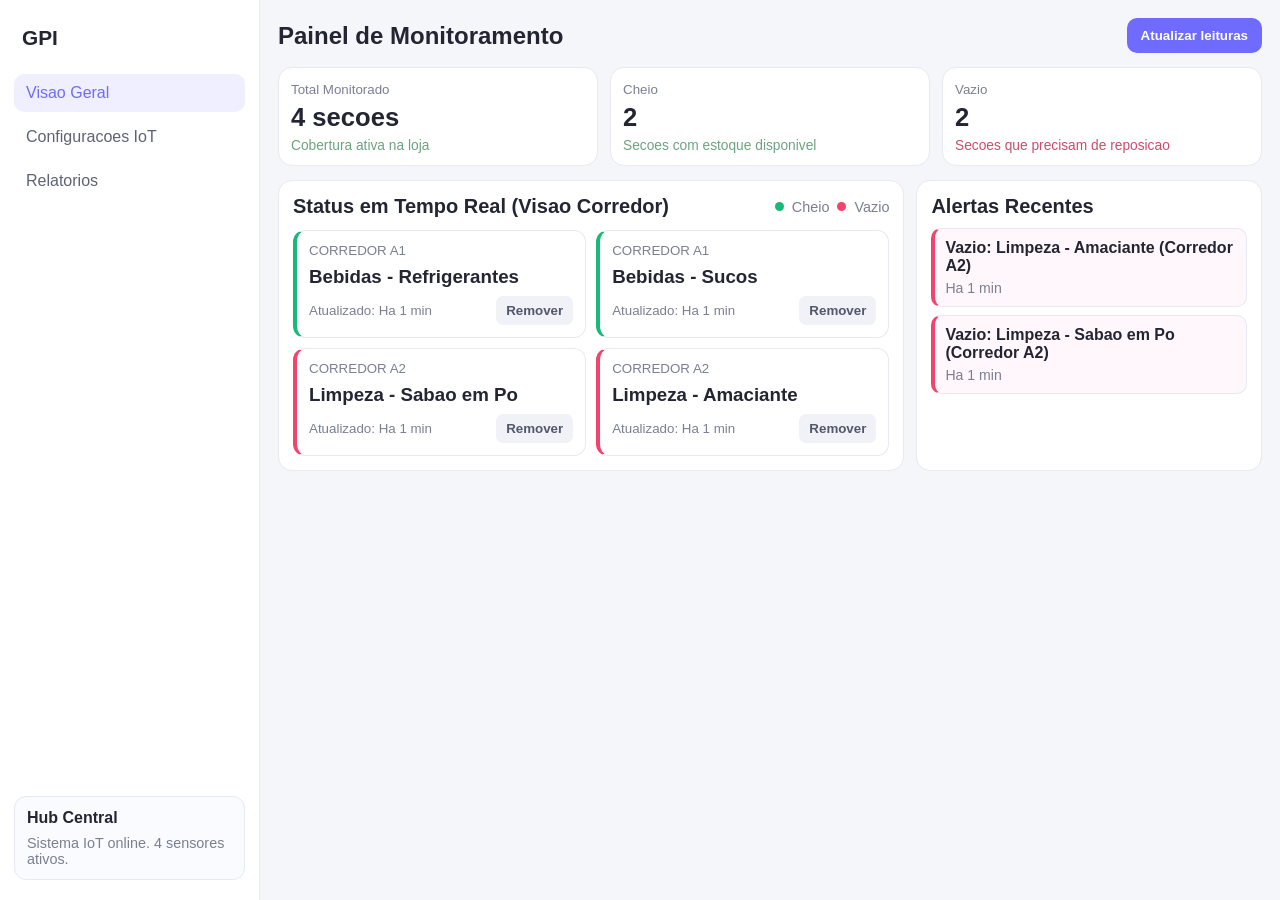
==== index.html @ 889a3aa3 "FAZENDOP ALTERAÇOES NA TELA  DE RELATORIO E PRINCIPAL" ====
<!DOCTYPE html>
<html lang="pt-BR">
<head>
  <meta charset="UTF-8" />
  <meta name="viewport" content="width=device-width, initial-scale=1.0" />
  <title>GPI - Painel de Monitoramento</title>
  <link rel="stylesheet" href="style.css" />
</head>
<body>
  <div class="app">
    <aside class="sidebar">
      <div class="brand">GPI</div>
      <nav class="menu">
        <a class="menu-item active" href="#" data-view-target="visao-geral">Visao Geral</a>
        <a class="menu-item" href="#" data-view-target="config-iot">Configuracoes IoT</a>
        <a class="menu-item" href="#" data-view-target="relatorios">Relatorios</a>
      </nav>
      <div class="hub-card">
        <strong>Hub Central</strong>
        <p>Sistema IoT online. <span id="hub-total">0</span> sensores ativos.</p>
      </div>
    </aside>

    <main class="content">
      <header class="header">
        <h1 id="page-title">Painel de Monitoramento</h1>
        <div class="header-actions">
          <button id="btn-simular" type="button" data-view-only="visao-geral">Atualizar leituras</button>
        </div>
      </header>

      <section id="view-visao-geral" class="view">
        <section class="kpis">
          <article class="kpi-card">
            <small>Total Monitorado</small>
            <strong id="kpi-total">0 secoes</strong>
            <p>Cobertura ativa na loja</p>
          </article>
          <article class="kpi-card">
            <small>Cheio</small>
            <strong id="kpi-cheio">0</strong>
            <p>Secoes com estoque disponivel</p>
          </article>
          <article class="kpi-card danger">
            <small>Vazio</small>
            <strong id="kpi-vazio">0</strong>
            <p>Secoes que precisam de reposicao</p>
          </article>
        </section>

        <section class="main-grid">
          <div class="left-panel card">
            <div class="section-title">
              <h2>Status em Tempo Real (Visao Corredor)</h2>
              <div class="legend">
                <span class="dot cheio"></span>Cheio
                <span class="dot vazio"></span>Vazio
              </div>
            </div>
            <div id="lista-prateleiras" class="shelf-grid"></div>
          </div>

          <div class="right-panel">
            <section class="card">
              <h2>Alertas Recentes</h2>
              <div id="lista-alertas" class="alerts"></div>
            </section>
          </div>
        </section>
      </section>

      <section id="view-config-iot" class="view hidden">
        <section class="card">
          <h2>Cadastrar Novo Dispositivo</h2>
          <form id="form-sensor" class="sensor-form">
            <div class="form-col">
              <label>Nome do Sensor *</label>
              <input id="sensor-nome" type="text" placeholder="Ex: Sensor Bebidas Frias" required />

              <label>ID do Sensor (NodeMCU/ESP32) *</label>
              <input id="sensor-id" type="text" placeholder="Ex: US-1023" required />

              <label>MAC Address (Opcional)</label>
              <input id="sensor-mac" type="text" placeholder="00:1B:44:11:3A:B7" />
            </div>

            <div class="form-col">
              <label>Corredor *</label>
              <input id="sensor-corredor" type="text" placeholder="Ex: A3" required />

              <label>Lado do Corredor *</label>
              <select id="sensor-lado" required>
                <option value="A">Lado A (Esquerda)</option>
                <option value="B">Lado B (Direita)</option>
              </select>

              <label>Categoria / Produto Base *</label>
              <input id="sensor-categoria" type="text" placeholder="Ex: Biscoitos Recheados" required />
            </div>

            <div class="sensor-actions">
              <button id="btn-cancelar-edicao-sensor" type="button" class="btn-cancelar-edicao hidden">Cancelar edicao</button>
              <button type="submit">Salvar Dispositivo</button>
            </div>
          </form>
        </section>

        <section class="card sensor-list-card">
          <h2>Sensores Cadastrados</h2>
          <div class="sensor-table-wrap">
            <table class="sensor-table">
              <thead>
                <tr>
                  <th>Nome e ID do Sensor</th>
                  <th>Posicao</th>
                  <th>Categoria Mapeada</th>
                  <th>Status</th>
                  <th>Acoes</th>
                </tr>
              </thead>
              <tbody id="sensor-table-body"></tbody>
            </table>
          </div>
        </section>
      </section>

      <section id="view-relatorios" class="view hidden">
        <section class="card">
          <p class="report-intro">
            Este painel mostra quando o sensor fica <strong>Vazio</strong>, quantas vezes isso acontece e em quais horarios a reposicao deve ser priorizada.
          </p>
          <div class="report-filter">
            <div>
              <label for="report-sensor-select">Sensor</label>
              <select id="report-sensor-select">
                <option value="__all__">Todos os sensores</option>
              </select>
            </div>
            <div>
              <label>Tipo de relatorio</label>
              <div class="period-toggle">
                <button id="btn-report-diario" type="button" class="period-btn active" data-period="diario">Diario</button>
                <button id="btn-report-semanal" type="button" class="period-btn" data-period="semanal">Semanal</button>
                <button id="btn-report-mensal" type="button" class="period-btn" data-period="mensal">Mensal</button>
              </div>
            </div>
          </div>
        </section>

        <section class="kpis report-kpis">
          <article class="kpi-card">
            <small>Leituras analisadas</small>
            <strong id="report-total-leituras">0</strong>
            <p>Total de verificacoes no periodo selecionado</p>
          </article>
          <article class="kpi-card danger">
            <small>Ocorrencias de vazio</small>
            <strong id="report-total-vazio">0</strong>
            <p id="report-taxa-vazio">Representa 0% das leituras</p>
          </article>
          <article class="kpi-card">
            <small>Tempo total vazio</small>
            <strong id="report-horario-critico">--:--</strong>
            <p id="report-tempo-medio-vazio">Tempo medio por ocorrencia: --</p>
          </article>
        </section>

        <section class="card report-insights-card">
          <h2>Leitura Rapida (Insights)</h2>
          <ul id="report-insights" class="report-insights"></ul>
        </section>

        <section class="card report-grid">
          <article>
            <h2>Em quais horarios o sensor fica vazio</h2>
            <div id="report-hourly-chart" class="hourly-chart"></div>
          </article>
          <article>
            <h2>Dias da semana mais criticos</h2>
            <div id="report-weekday-chart" class="hourly-chart"></div>
          </article>
        </section>

        <section class="card report-grid">
          <article>
            <h2>Resumo por periodo</h2>
            <div id="report-daily-list" class="report-daily-list"></div>
          </article>
          <article>
            <h2>Ranking de prateleiras criticas</h2>
            <div id="report-ranking" class="report-daily-list"></div>
          </article>
        </section>

        <section class="card" style="display:none;">
          <h2>Saida estruturada para dashboard (JSON)</h2>
          <pre id="report-json-output" class="report-json"></pre>
        </section>
      </section>
    </main>
  </div>

  <template id="template-sensor-row">
    <tr>
      <td>
        <strong class="sensor-row-nome"></strong>
        <small class="sensor-row-id"></small>
      </td>
      <td>
        <span class="sensor-row-corredor"></span>
        <small class="sensor-row-lado"></small>
      </td>
      <td class="sensor-row-categoria"></td>
      <td><span class="sensor-status online">Online</span></td>
      <td>
        <button class="btn-editar-sensor" type="button">Editar</button>
        <button class="btn-remover-sensor" type="button">Remover</button>
      </td>
    </tr>
  </template>

  <template id="template-item">
    <article class="shelf-item">
      <div class="shelf-top">
        <small class="shelf-corredor"></small>
      </div>
      <h3 class="shelf-nome"></h3>
      <div class="shelf-bottom">
        <small class="shelf-updated"></small>
        <button class="btn-remover" type="button">Remover</button>
      </div>
    </article>
  </template>

  <template id="template-alerta">
    <article class="alert-item">
      <strong class="alert-title"></strong>
      <p class="alert-time"></p>
    </article>
  </template>

  <div id="confirm-modal" class="confirm-modal hidden" aria-hidden="true">
    <div class="confirm-dialog" role="dialog" aria-modal="true" aria-labelledby="confirm-modal-title">
      <h3 id="confirm-modal-title">Confirmar acao</h3>
      <p id="confirm-modal-message"></p>
      <div class="confirm-actions">
        <button id="confirm-modal-cancel" type="button" class="btn-cancelar-edicao">Cancelar</button>
        <button id="confirm-modal-ok" type="button" class="btn-remover-sensor">Confirmar</button>
      </div>
    </div>
  </div>

  <script src="script.js"></script>
</body>
</html>
---- style.css ----
:root {
  --bg: #f5f6fa;
  --card: #ffffff;
  --line: #e8e9f2;
  --text: #232533;
  --muted: #7a7f92;
  --primary: #6f6bff;
  --normal: #18b979;
  --atencao: #f0ad24;
  --vazio: #f4436c;
}

* {
  box-sizing: border-box;
}

body {
  margin: 0;
  font-family: "Segoe UI", Arial, sans-serif;
  color: var(--text);
  background: var(--bg);
}

.app {
  min-height: 100vh;
  display: grid;
  grid-template-columns: 260px 1fr;
}

.sidebar {
  background: #fff;
  border-right: 1px solid var(--line);
  padding: 20px 14px;
  display: flex;
  flex-direction: column;
  gap: 18px;
}

.brand {
  font-size: 1.3rem;
  font-weight: 700;
  padding: 6px 8px;
}

.menu {
  display: grid;
  gap: 6px;
}

.menu-item {
  text-decoration: none;
  color: #5d6276;
  padding: 10px 12px;
  border-radius: 10px;
}

.menu-item.active,
.menu-item:hover {
  background: #efefff;
  color: var(--primary);
}

.hub-card {
  margin-top: auto;
  padding: 12px;
  border: 1px solid var(--line);
  border-radius: 12px;
  background: #fafbff;
}

.hub-card p {
  margin: 8px 0 0;
  color: var(--muted);
  font-size: 0.9rem;
}

.content {
  padding: 18px;
}

.view.hidden {
  display: none;
}

.hidden {
  display: none;
}

.header {
  display: flex;
  align-items: center;
  justify-content: space-between;
  gap: 10px;
}

.header h1 {
  margin: 0;
  font-size: 1.5rem;
}

button {
  background: var(--primary);
  color: #fff;
  border: none;
  border-radius: 10px;
  padding: 10px 14px;
  font-weight: 600;
  cursor: pointer;
}

.kpis {
  margin-top: 14px;
  display: grid;
  grid-template-columns: repeat(3, minmax(0, 1fr));
  gap: 12px;
}

.kpi-card {
  background: #fff;
  border: 1px solid var(--line);
  border-radius: 14px;
  padding: 12px;
}

.kpi-card small {
  color: var(--muted);
}

.kpi-card strong {
  display: block;
  margin-top: 5px;
  font-size: 1.6rem;
}

.kpi-card p {
  margin: 6px 0 0;
  color: #6ca37f;
  font-size: 0.86rem;
}

.kpi-card.danger p {
  color: #cb4c6a;
}

.main-grid {
  margin-top: 14px;
  display: grid;
  grid-template-columns: 1.45fr 0.8fr;
  gap: 12px;
}

.card {
  background: #fff;
  border: 1px solid var(--line);
  border-radius: 14px;
  padding: 14px;
}

.section-title {
  display: flex;
  align-items: center;
  justify-content: space-between;
  gap: 10px;
  flex-wrap: wrap;
}

.section-title h2,
.card h2 {
  margin: 0;
  font-size: 1.25rem;
}

.legend {
  display: flex;
  align-items: center;
  gap: 8px;
  color: var(--muted);
  font-size: 0.9rem;
}

.dot {
  width: 9px;
  height: 9px;
  border-radius: 50%;
  display: inline-block;
}

.dot.normal {
  background: var(--normal);
}

.dot.cheio {
  background: var(--normal);
}

.dot.atencao {
  background: var(--atencao);
}

.dot.vazio {
  background: var(--vazio);
}

.shelf-grid {
  margin-top: 12px;
  display: grid;
  grid-template-columns: repeat(2, minmax(0, 1fr));
  gap: 10px;
}

.shelf-item {
  border: 1px solid var(--line);
  border-radius: 12px;
  padding: 12px;
}

.shelf-item.status-normal {
  border-left: 4px solid var(--normal);
}

.shelf-item.status-cheio {
  border-left: 4px solid var(--normal);
}

.shelf-item.status-atencao {
  border-left: 4px solid var(--atencao);
}

.shelf-item.status-vazio {
  border-left: 4px solid var(--vazio);
}

.shelf-top,
.shelf-bottom {
  display: flex;
  justify-content: space-between;
  align-items: center;
  gap: 8px;
}

.shelf-top small,
.shelf-bottom small,
.shelf-distancia {
  color: var(--muted);
}

.shelf-top strong {
  font-size: 1rem;
}

.shelf-item h3 {
  margin: 8px 0;
}

.btn-remover {
  padding: 7px 10px;
  border-radius: 7px;
  background: #f0f2f8;
  color: #52576a;
}

.right-panel {
  display: grid;
  gap: 12px;
}

.alerts {
  max-height: 320px;
  overflow-y: auto;
  margin-top: 10px;
  display: grid;
  gap: 8px;
}

.alert-item {
  border: 1px solid var(--line);
  border-left: 4px solid var(--atencao);
  border-radius: 10px;
  padding: 10px;
  background: #fffdf7;
}

.alert-item.vazio {
  border-left-color: var(--vazio);
  background: #fff7fb;
}

.alert-item p {
  margin: 5px 0 0;
  color: var(--muted);
  font-size: 0.88rem;
}

.form {
  margin-top: 10px;
  display: grid;
  gap: 8px;
}

input {
  width: 100%;
  padding: 10px;
  border: 1px solid #d9dcea;
  border-radius: 8px;
}

select {
  width: 100%;
  padding: 10px;
  border: 1px solid #d9dcea;
  border-radius: 8px;
  background: #fff;
}

.sensor-form {
  margin-top: 12px;
  display: grid;
  gap: 12px;
  grid-template-columns: repeat(2, minmax(0, 1fr));
}

.form-col {
  display: grid;
  gap: 8px;
}

.form-col label {
  color: #5f6479;
  font-size: 0.9rem;
}

.sensor-actions {
  grid-column: 1 / -1;
  display: flex;
  justify-content: flex-end;
  gap: 8px;
}

.sensor-list-card {
  margin-top: 12px;
}

.sensor-table-wrap {
  overflow-x: auto;
}

.sensor-table {
  width: 100%;
  border-collapse: collapse;
  margin-top: 10px;
}

.sensor-table th,
.sensor-table td {
  text-align: left;
  padding: 12px 10px;
  border-bottom: 1px solid var(--line);
}

.sensor-table th {
  color: #60667b;
  font-size: 0.9rem;
}

.sensor-table td small {
  display: block;
  margin-top: 4px;
  color: var(--muted);
}

.sensor-status {
  padding: 4px 8px;
  border-radius: 999px;
  font-size: 0.85rem;
  font-weight: 600;
}

.sensor-status.online {
  color: #0f9c60;
  background: #e9fbf2;
}

.btn-remover-sensor {
  background: #fff0f4;
  color: #c03d62;
  padding: 7px 10px;
  border-radius: 8px;
}

.btn-editar-sensor {
  background: #eef0ff;
  color: #4b51c7;
  padding: 7px 10px;
  border-radius: 8px;
  margin-right: 6px;
}

.btn-cancelar-edicao {
  background: #eef1f6;
  color: #4f5668;
}

.confirm-modal {
  position: fixed;
  inset: 0;
  background: rgba(22, 26, 44, 0.45);
  display: flex;
  align-items: center;
  justify-content: center;
  z-index: 1000;
  padding: 16px;
}

.confirm-modal.hidden {
  display: none;
}

.confirm-dialog {
  width: min(420px, 100%);
  background: #fff;
  border-radius: 14px;
  border: 1px solid var(--line);
  padding: 16px;
  box-shadow: 0 10px 30px rgba(31, 41, 55, 0.2);
}

.confirm-dialog h3 {
  margin: 0 0 8px;
}

.confirm-dialog p {
  margin: 0;
  color: var(--muted);
}

.confirm-actions {
  margin-top: 16px;
  display: flex;
  justify-content: flex-end;
  gap: 8px;
}

.report-filter {
  display: grid;
  grid-template-columns: repeat(2, minmax(0, 1fr));
  gap: 12px;
}

.period-toggle {
  display: flex;
  gap: 8px;
}

.period-btn {
  background: #eceffd;
  color: #4c54c8;
  border: 1px solid #d6dcff;
}

.period-btn.active {
  background: var(--primary);
  color: #fff;
}

.report-intro {
  margin: 0 0 12px;
  color: var(--muted);
  line-height: 1.45;
}

.report-filter label {
  display: block;
  margin-bottom: 6px;
  color: #5f6479;
  font-size: 0.9rem;
}

.report-kpis {
  margin-top: 12px;
}

.report-grid {
  margin-top: 12px;
  display: grid;
  grid-template-columns: 1.1fr 0.9fr;
  gap: 16px;
}

.report-insights-card {
  margin-top: 12px;
}

.report-insights {
  margin: 10px 0 0;
  padding-left: 20px;
  color: #3f4559;
  display: grid;
  gap: 6px;
}

.hourly-chart {
  margin-top: 10px;
  display: grid;
  gap: 8px;
  max-height: 420px;
  overflow-y: auto;
}

.hour-row {
  display: grid;
  grid-template-columns: 56px 1fr 130px;
  gap: 8px;
  align-items: center;
  font-size: 0.86rem;
}

.hour-bar-bg {
  width: 100%;
  height: 8px;
  background: #eceff6;
  border-radius: 999px;
  overflow: hidden;
}

.hour-bar {
  height: 100%;
  background: var(--vazio);
}

.hour-label {
  color: #50566c;
  font-size: 0.82rem;
}

.report-daily-list {
  margin-top: 10px;
  display: grid;
  gap: 8px;
  max-height: 420px;
  overflow-y: auto;
}

.daily-item {
  border: 1px solid var(--line);
  border-radius: 10px;
  padding: 10px;
}

.daily-item strong {
  display: block;
  margin-bottom: 4px;
}

.daily-item small {
  color: var(--muted);
}

.report-json {
  margin: 10px 0 0;
  background: #0f172a;
  color: #d7e1ff;
  border-radius: 10px;
  padding: 12px;
  overflow: auto;
  max-height: 340px;
}

@media (max-width: 1200px) {
  .kpis {
    grid-template-columns: repeat(2, minmax(0, 1fr));
  }

  .main-grid {
    grid-template-columns: 1fr;
  }

  .sensor-form {
    grid-template-columns: 1fr;
  }

  .report-grid {
    grid-template-columns: 1fr;
  }
}

@media (max-width: 900px) {
  .app {
    grid-template-columns: 1fr;
  }

  .sidebar {
    border-right: 0;
    border-bottom: 1px solid var(--line);
  }

  .shelf-grid {
    grid-template-columns: 1fr;
  }
}
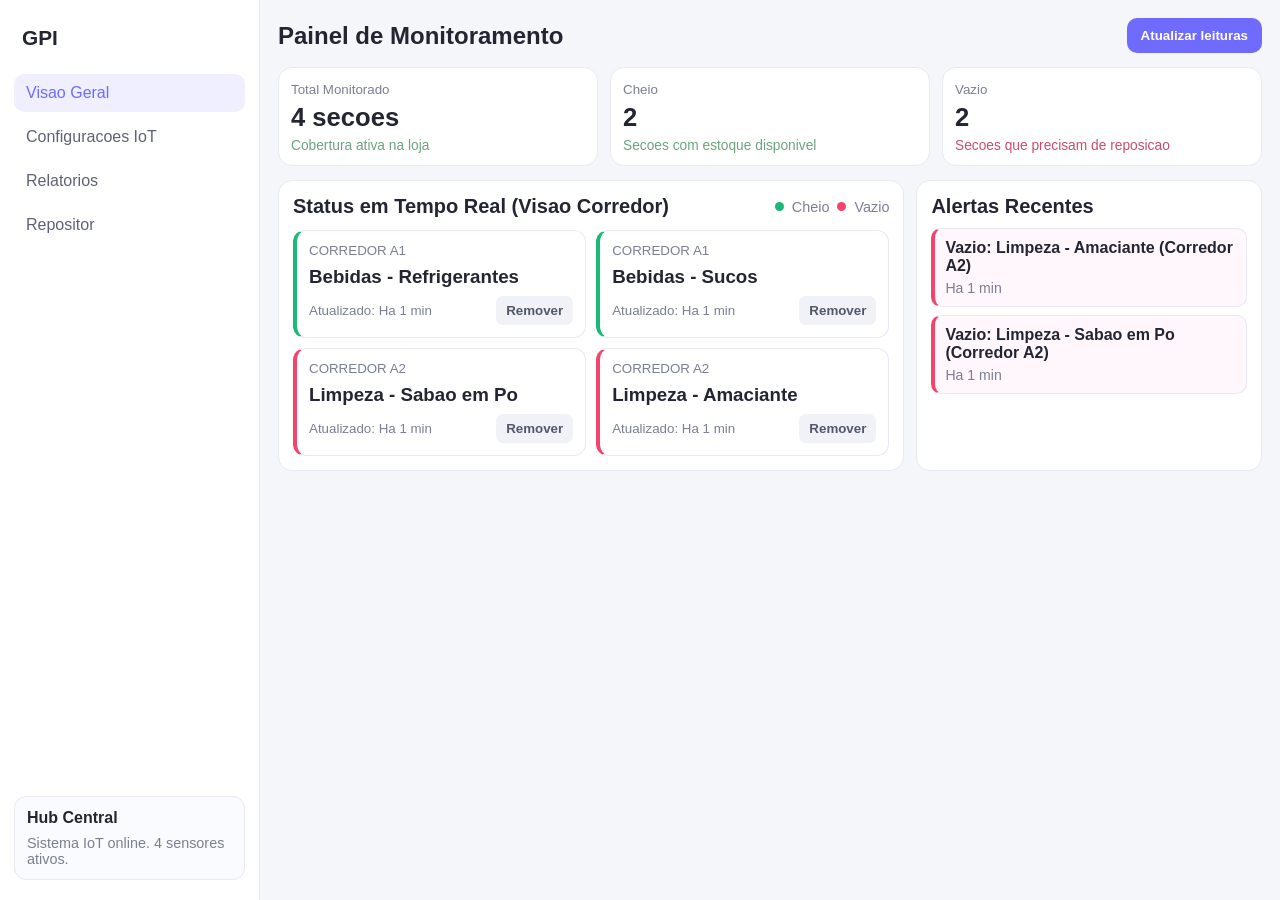
==== commit 51eee2f0: "criaçao da tela do repositor" ====
--- a/index.html
+++ b/index.html
@@ -14,6 +14,7 @@
         <a class="menu-item active" href="#" data-view-target="visao-geral">Visao Geral</a>
         <a class="menu-item" href="#" data-view-target="config-iot">Configuracoes IoT</a>
         <a class="menu-item" href="#" data-view-target="relatorios">Relatorios</a>
+        <a class="menu-item" href="#" data-view-target="repositor">Repositor</a>
       </nav>
       <div class="hub-card">
         <strong>Hub Central</strong>
@@ -66,6 +67,34 @@
               <div id="lista-alertas" class="alerts"></div>
             </section>
           </div>
+        </section>
+      </section>
+
+      <section id="view-repositor" class="view hidden">
+        <section class="card">
+          <h2>Painel do Repositor</h2>
+          <p class="report-intro">Aqui você vê apenas as prateleiras que precisam de reposição. Priorize os alertas mais urgentes.</p>
+          <section class="kpis report-kpis">
+            <article class="kpi-card">
+              <small>Total monitorado</small>
+              <strong id="repositor-total">0</strong>
+              <p>Secoes ativas</p>
+            </article>
+            <article class="kpi-card danger">
+              <small>Precisa de reposição</small>
+              <strong id="repositor-vazio">0</strong>
+              <p>Alertas ativos</p>
+            </article>
+            <article class="kpi-card">
+              <small>Mais urgente</small>
+              <strong id="repositor-urgente">--</strong>
+              <p>Prateleira critica</p>
+            </article>
+          </section>
+        </section>
+        <section class="card">
+          <h2>Alertas de Reposição</h2>
+          <div id="repositor-alertas" class="alerts"></div>
         </section>
       </section>
 
--- a/style.css
+++ b/style.css
@@ -565,24 +565,6 @@
   max-height: 340px;
 }
 
-@media (max-width: 1200px) {
-  .kpis {
-    grid-template-columns: repeat(2, minmax(0, 1fr));
-  }
-
-  .main-grid {
-    grid-template-columns: 1fr;
-  }
-
-  .sensor-form {
-    grid-template-columns: 1fr;
-  }
-
-  .report-grid {
-    grid-template-columns: 1fr;
-  }
-}
-
 @media (max-width: 900px) {
   .app {
     grid-template-columns: 1fr;
@@ -593,7 +575,97 @@
     border-bottom: 1px solid var(--line);
   }
 
+  .header,
+  .sensor-actions,
+  .report-filter,
+  .section-title {
+    flex-direction: column;
+    align-items: stretch;
+  }
+
+  .header {
+    gap: 14px;
+  }
+
+  .header-actions {
+    display: flex;
+    justify-content: flex-start;
+    gap: 10px;
+    flex-wrap: wrap;
+  }
+
+  .kpis,
+  .report-grid,
+  .sensor-form,
+  .main-grid {
+    grid-template-columns: 1fr;
+  }
+
+  .shelf-grid,
+  .report-daily-list,
+  .hourly-chart,
+  .alerts,
+  .report-insights {
+    max-height: none;
+  }
+
   .shelf-grid {
     grid-template-columns: 1fr;
   }
-}
+
+  .sensor-table th,
+  .sensor-table td {
+    padding: 10px 8px;
+  }
+}
+
+@media (max-width: 600px) {
+  body {
+    font-size: 0.95rem;
+  }
+
+  .sidebar {
+    padding: 16px 12px;
+  }
+
+  .brand {
+    font-size: 1.2rem;
+  }
+
+  .menu-item {
+    padding: 10px;
+    font-size: 0.95rem;
+  }
+
+  .content {
+    padding: 14px;
+  }
+
+  .card {
+    padding: 12px;
+  }
+
+  .btn-remover,
+  .btn-editar-sensor,
+  .btn-remover-sensor,
+  button {
+    width: 100%;
+  }
+
+  .sensor-actions {
+    flex-direction: column;
+    align-items: stretch;
+  }
+
+  .hour-row {
+    grid-template-columns: 48px 1fr auto;
+  }
+
+  .report-filter {
+    grid-template-columns: 1fr;
+  }
+
+  .header h1 {
+    font-size: 1.25rem;
+  }
+}
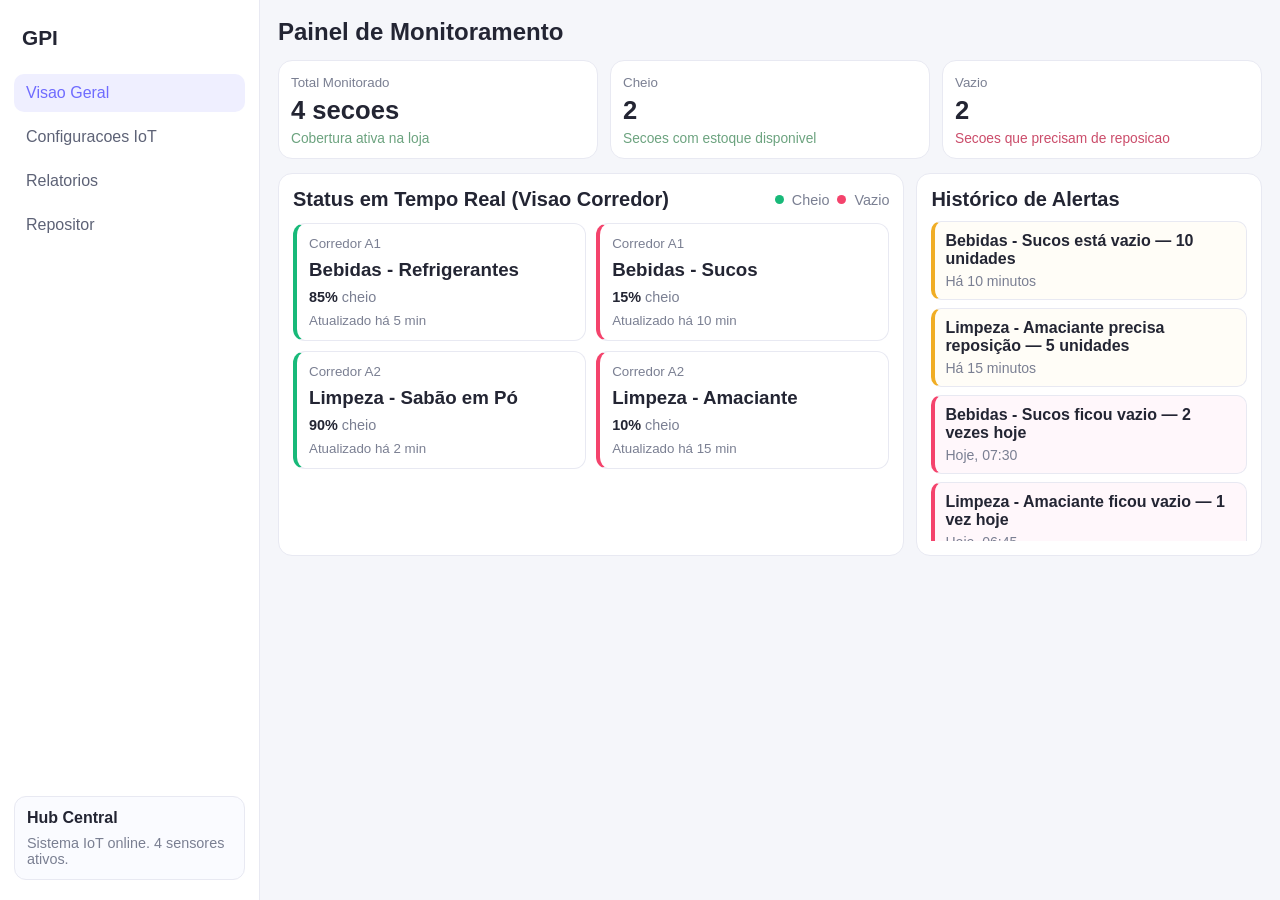
==== commit 6599af20: "reformulando projeto" ====
--- a/index.html
+++ b/index.html
@@ -3,7 +3,7 @@
 <head>
   <meta charset="UTF-8" />
   <meta name="viewport" content="width=device-width, initial-scale=1.0" />
-  <title>GPI - Painel de Monitoramento</title>
+  <title>GPI - Visão Geral</title>
   <link rel="stylesheet" href="style.css" />
 </head>
 <body>
@@ -11,40 +11,39 @@
     <aside class="sidebar">
       <div class="brand">GPI</div>
       <nav class="menu">
-        <a class="menu-item active" href="#" data-view-target="visao-geral">Visao Geral</a>
-        <a class="menu-item" href="#" data-view-target="config-iot">Configuracoes IoT</a>
-        <a class="menu-item" href="#" data-view-target="relatorios">Relatorios</a>
-        <a class="menu-item" href="#" data-view-target="repositor">Repositor</a>
+        <a class="menu-item active" href="index.html">Visao Geral</a>
+        <a class="menu-item" href="config-iot.html">Configuracoes IoT</a>
+        <a class="menu-item" href="relatorios.html">Relatorios</a>
+        <a class="menu-item" href="repositor.html">Repositor</a>
       </nav>
       <div class="hub-card">
         <strong>Hub Central</strong>
-        <p>Sistema IoT online. <span id="hub-total">0</span> sensores ativos.</p>
+        <p>Sistema IoT online. <span>4</span> sensores ativos.</p>
       </div>
     </aside>
 
     <main class="content">
       <header class="header">
-        <h1 id="page-title">Painel de Monitoramento</h1>
+        <h1>Painel de Monitoramento</h1>
         <div class="header-actions">
-          <button id="btn-simular" type="button" data-view-only="visao-geral">Atualizar leituras</button>
         </div>
       </header>
 
-      <section id="view-visao-geral" class="view">
+      <section>
         <section class="kpis">
           <article class="kpi-card">
             <small>Total Monitorado</small>
-            <strong id="kpi-total">0 secoes</strong>
+            <strong>4 secoes</strong>
             <p>Cobertura ativa na loja</p>
           </article>
           <article class="kpi-card">
             <small>Cheio</small>
-            <strong id="kpi-cheio">0</strong>
+            <strong>2</strong>
             <p>Secoes com estoque disponivel</p>
           </article>
           <article class="kpi-card danger">
             <small>Vazio</small>
-            <strong id="kpi-vazio">0</strong>
+            <strong>2</strong>
             <p>Secoes que precisam de reposicao</p>
           </article>
         </section>
@@ -58,227 +57,94 @@
                 <span class="dot vazio"></span>Vazio
               </div>
             </div>
-            <div id="lista-prateleiras" class="shelf-grid"></div>
+            <div class="shelf-grid">
+              <article class="shelf-item status-cheio">
+                <div class="shelf-top">
+                  <small class="shelf-corredor">Corredor A1</small>
+                </div>
+                <h3 class="shelf-nome">Bebidas - Refrigerantes</h3>
+                <div class="shelf-status">
+                  <span class="peso-atual">85%</span> cheio
+                </div>
+                <div class="shelf-bottom">
+                  <small class="shelf-updated">Atualizado há 5 min</small>
+                </div>
+              </article>
+              <article class="shelf-item status-vazio">
+                <div class="shelf-top">
+                  <small class="shelf-corredor">Corredor A1</small>
+                </div>
+                <h3 class="shelf-nome">Bebidas - Sucos</h3>
+                <div class="shelf-status">
+                  <span class="peso-atual">15%</span> cheio
+                </div>
+                <div class="shelf-bottom">
+                  <small class="shelf-updated">Atualizado há 10 min</small>
+                </div>
+              </article>
+              <article class="shelf-item status-cheio">
+                <div class="shelf-top">
+                  <small class="shelf-corredor">Corredor A2</small>
+                </div>
+                <h3 class="shelf-nome">Limpeza - Sabão em Pó</h3>
+                <div class="shelf-status">
+                  <span class="peso-atual">90%</span> cheio
+                </div>
+                <div class="shelf-bottom">
+                  <small class="shelf-updated">Atualizado há 2 min</small>
+                </div>
+              </article>
+              <article class="shelf-item status-vazio">
+                <div class="shelf-top">
+                  <small class="shelf-corredor">Corredor A2</small>
+                </div>
+                <h3 class="shelf-nome">Limpeza - Amaciante</h3>
+                <div class="shelf-status">
+                  <span class="peso-atual">10%</span> cheio
+                </div>
+                <div class="shelf-bottom">
+                  <small class="shelf-updated">Atualizado há 15 min</small>
+                </div>
+              </article>
+            </div>
           </div>
 
           <div class="right-panel">
             <section class="card">
-              <h2>Alertas Recentes</h2>
-              <div id="lista-alertas" class="alerts"></div>
+              <h2>Histórico de Alertas</h2>
+              <div class="alerts">
+                <article class="alert-item">
+                  <strong class="alert-title">Bebidas - Sucos está vazio — 10 unidades</strong>
+                  <p class="alert-time">Há 10 minutos</p>
+                </article>
+                <article class="alert-item">
+                  <strong class="alert-title">Limpeza - Amaciante precisa reposição — 5 unidades</strong>
+                  <p class="alert-time">Há 15 minutos</p>
+                </article>
+                <article class="alert-item vazio">
+                  <strong class="alert-title">Bebidas - Sucos ficou vazio — 2 vezes hoje</strong>
+                  <p class="alert-time">Hoje, 07:30</p>
+                </article>
+                <article class="alert-item vazio">
+                  <strong class="alert-title">Limpeza - Amaciante ficou vazio — 1 vez hoje</strong>
+                  <p class="alert-time">Hoje, 06:45</p>
+                </article>
+                <article class="alert-item">
+                  <strong class="alert-title">Bebidas - Refrigerantes volta ao nível normal</strong>
+                  <p class="alert-time">Ontem, 18:20</p>
+                </article>
+                <article class="alert-item">
+                  <strong class="alert-title">Limpeza - Sabão em Pó mantém estoque</strong>
+                  <p class="alert-time">Ontem, 16:10</p>
+                </article>
+              </div>
             </section>
           </div>
         </section>
       </section>
 
-      <section id="view-repositor" class="view hidden">
-        <section class="card">
-          <h2>Painel do Repositor</h2>
-          <p class="report-intro">Aqui você vê apenas as prateleiras que precisam de reposição. Priorize os alertas mais urgentes.</p>
-          <section class="kpis report-kpis">
-            <article class="kpi-card">
-              <small>Total monitorado</small>
-              <strong id="repositor-total">0</strong>
-              <p>Secoes ativas</p>
-            </article>
-            <article class="kpi-card danger">
-              <small>Precisa de reposição</small>
-              <strong id="repositor-vazio">0</strong>
-              <p>Alertas ativos</p>
-            </article>
-            <article class="kpi-card">
-              <small>Mais urgente</small>
-              <strong id="repositor-urgente">--</strong>
-              <p>Prateleira critica</p>
-            </article>
-          </section>
-        </section>
-        <section class="card">
-          <h2>Alertas de Reposição</h2>
-          <div id="repositor-alertas" class="alerts"></div>
-        </section>
-      </section>
-
-      <section id="view-config-iot" class="view hidden">
-        <section class="card">
-          <h2>Cadastrar Novo Dispositivo</h2>
-          <form id="form-sensor" class="sensor-form">
-            <div class="form-col">
-              <label>Nome do Sensor *</label>
-              <input id="sensor-nome" type="text" placeholder="Ex: Sensor Bebidas Frias" required />
-
-              <label>ID do Sensor (NodeMCU/ESP32) *</label>
-              <input id="sensor-id" type="text" placeholder="Ex: US-1023" required />
-
-              <label>MAC Address (Opcional)</label>
-              <input id="sensor-mac" type="text" placeholder="00:1B:44:11:3A:B7" />
-            </div>
-
-            <div class="form-col">
-              <label>Corredor *</label>
-              <input id="sensor-corredor" type="text" placeholder="Ex: A3" required />
-
-              <label>Lado do Corredor *</label>
-              <select id="sensor-lado" required>
-                <option value="A">Lado A (Esquerda)</option>
-                <option value="B">Lado B (Direita)</option>
-              </select>
-
-              <label>Categoria / Produto Base *</label>
-              <input id="sensor-categoria" type="text" placeholder="Ex: Biscoitos Recheados" required />
-            </div>
-
-            <div class="sensor-actions">
-              <button id="btn-cancelar-edicao-sensor" type="button" class="btn-cancelar-edicao hidden">Cancelar edicao</button>
-              <button type="submit">Salvar Dispositivo</button>
-            </div>
-          </form>
-        </section>
-
-        <section class="card sensor-list-card">
-          <h2>Sensores Cadastrados</h2>
-          <div class="sensor-table-wrap">
-            <table class="sensor-table">
-              <thead>
-                <tr>
-                  <th>Nome e ID do Sensor</th>
-                  <th>Posicao</th>
-                  <th>Categoria Mapeada</th>
-                  <th>Status</th>
-                  <th>Acoes</th>
-                </tr>
-              </thead>
-              <tbody id="sensor-table-body"></tbody>
-            </table>
-          </div>
-        </section>
-      </section>
-
-      <section id="view-relatorios" class="view hidden">
-        <section class="card">
-          <p class="report-intro">
-            Este painel mostra quando o sensor fica <strong>Vazio</strong>, quantas vezes isso acontece e em quais horarios a reposicao deve ser priorizada.
-          </p>
-          <div class="report-filter">
-            <div>
-              <label for="report-sensor-select">Sensor</label>
-              <select id="report-sensor-select">
-                <option value="__all__">Todos os sensores</option>
-              </select>
-            </div>
-            <div>
-              <label>Tipo de relatorio</label>
-              <div class="period-toggle">
-                <button id="btn-report-diario" type="button" class="period-btn active" data-period="diario">Diario</button>
-                <button id="btn-report-semanal" type="button" class="period-btn" data-period="semanal">Semanal</button>
-                <button id="btn-report-mensal" type="button" class="period-btn" data-period="mensal">Mensal</button>
-              </div>
-            </div>
-          </div>
-        </section>
-
-        <section class="kpis report-kpis">
-          <article class="kpi-card">
-            <small>Leituras analisadas</small>
-            <strong id="report-total-leituras">0</strong>
-            <p>Total de verificacoes no periodo selecionado</p>
-          </article>
-          <article class="kpi-card danger">
-            <small>Ocorrencias de vazio</small>
-            <strong id="report-total-vazio">0</strong>
-            <p id="report-taxa-vazio">Representa 0% das leituras</p>
-          </article>
-          <article class="kpi-card">
-            <small>Tempo total vazio</small>
-            <strong id="report-horario-critico">--:--</strong>
-            <p id="report-tempo-medio-vazio">Tempo medio por ocorrencia: --</p>
-          </article>
-        </section>
-
-        <section class="card report-insights-card">
-          <h2>Leitura Rapida (Insights)</h2>
-          <ul id="report-insights" class="report-insights"></ul>
-        </section>
-
-        <section class="card report-grid">
-          <article>
-            <h2>Em quais horarios o sensor fica vazio</h2>
-            <div id="report-hourly-chart" class="hourly-chart"></div>
-          </article>
-          <article>
-            <h2>Dias da semana mais criticos</h2>
-            <div id="report-weekday-chart" class="hourly-chart"></div>
-          </article>
-        </section>
-
-        <section class="card report-grid">
-          <article>
-            <h2>Resumo por periodo</h2>
-            <div id="report-daily-list" class="report-daily-list"></div>
-          </article>
-          <article>
-            <h2>Ranking de prateleiras criticas</h2>
-            <div id="report-ranking" class="report-daily-list"></div>
-          </article>
-        </section>
-
-        <section class="card" style="display:none;">
-          <h2>Saida estruturada para dashboard (JSON)</h2>
-          <pre id="report-json-output" class="report-json"></pre>
-        </section>
-      </section>
     </main>
   </div>
 
-  <template id="template-sensor-row">
-    <tr>
-      <td>
-        <strong class="sensor-row-nome"></strong>
-        <small class="sensor-row-id"></small>
-      </td>
-      <td>
-        <span class="sensor-row-corredor"></span>
-        <small class="sensor-row-lado"></small>
-      </td>
-      <td class="sensor-row-categoria"></td>
-      <td><span class="sensor-status online">Online</span></td>
-      <td>
-        <button class="btn-editar-sensor" type="button">Editar</button>
-        <button class="btn-remover-sensor" type="button">Remover</button>
-      </td>
-    </tr>
-  </template>
-
-  <template id="template-item">
-    <article class="shelf-item">
-      <div class="shelf-top">
-        <small class="shelf-corredor"></small>
-      </div>
-      <h3 class="shelf-nome"></h3>
-      <div class="shelf-bottom">
-        <small class="shelf-updated"></small>
-        <button class="btn-remover" type="button">Remover</button>
-      </div>
-    </article>
-  </template>
-
-  <template id="template-alerta">
-    <article class="alert-item">
-      <strong class="alert-title"></strong>
-      <p class="alert-time"></p>
-    </article>
-  </template>
-
-  <div id="confirm-modal" class="confirm-modal hidden" aria-hidden="true">
-    <div class="confirm-dialog" role="dialog" aria-modal="true" aria-labelledby="confirm-modal-title">
-      <h3 id="confirm-modal-title">Confirmar acao</h3>
-      <p id="confirm-modal-message"></p>
-      <div class="confirm-actions">
-        <button id="confirm-modal-cancel" type="button" class="btn-cancelar-edicao">Cancelar</button>
-        <button id="confirm-modal-ok" type="button" class="btn-remover-sensor">Confirmar</button>
-      </div>
-    </div>
-  </div>
-
-  <script src="script.js"></script>
 </body>
-</html>
+</html>
--- a/style.css
+++ b/style.css
@@ -252,6 +252,21 @@
   margin: 8px 0;
 }
 
+.shelf-status {
+  margin: 8px 0;
+  font-size: 0.9rem;
+  color: var(--muted);
+}
+
+.peso-atual {
+  font-weight: 600;
+  color: var(--text);
+}
+
+.peso-max {
+  color: var(--muted);
+}
+
 .btn-remover {
   padding: 7px 10px;
   border-radius: 7px;
@@ -291,6 +306,13 @@
   font-size: 0.88rem;
 }
 
+.alert-detail {
+  margin: 5px 0 0;
+  color: var(--text);
+  font-size: 0.9rem;
+  font-weight: 600;
+}
+
 .form {
   margin-top: 10px;
   display: grid;
@@ -310,6 +332,45 @@
   border: 1px solid #d9dcea;
   border-radius: 8px;
   background: #fff;
+}
+
+.login-page {
+  min-height: 100vh;
+  display: grid;
+  place-items: center;
+  padding: 20px;
+  background: var(--bg);
+}
+
+.login-card {
+  width: min(100%, 420px);
+  background: #fff;
+  border: 1px solid var(--line);
+  border-radius: 18px;
+  padding: 32px;
+  box-shadow: 0 18px 50px rgba(34, 44, 86, 0.08);
+}
+
+.login-card h1 {
+  margin: 0 0 10px;
+  font-size: 2rem;
+}
+
+.login-card p {
+  margin: 0 0 24px;
+  color: var(--muted);
+  line-height: 1.6;
+}
+
+.login-form {
+  display: grid;
+  gap: 14px;
+}
+
+.login-note {
+  margin-top: 18px;
+  color: var(--muted);
+  font-size: 0.92rem;
 }
 
 .sensor-form {
@@ -477,6 +538,10 @@
 
 .report-kpis {
   margin-top: 12px;
+}
+
+.report-summary li {
+  margin-bottom: 6px;
 }
 
 .report-grid {
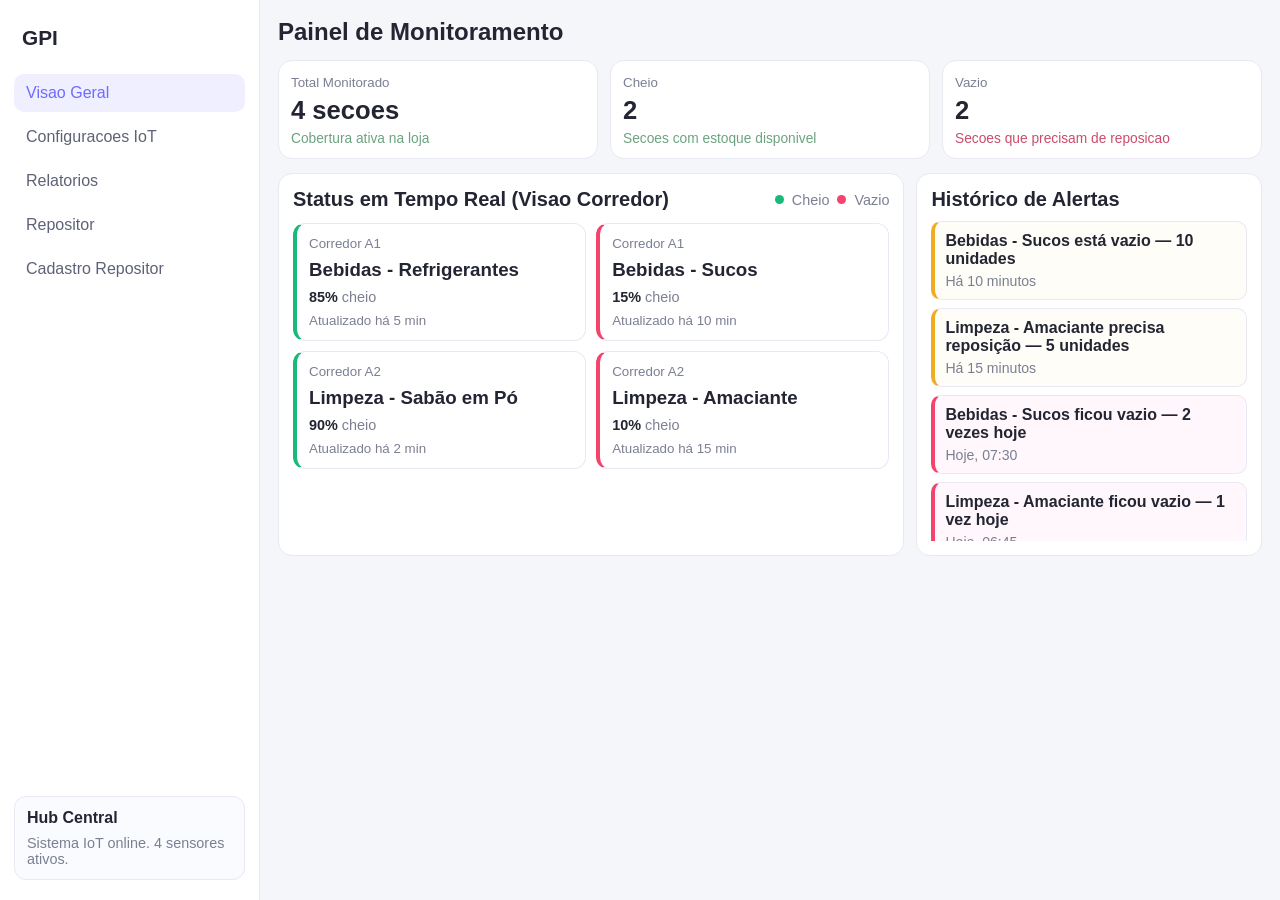
==== commit 605ac504: "criaçao da tela de cadastro de repositor" ====
--- a/index.html
+++ b/index.html
@@ -15,6 +15,7 @@
         <a class="menu-item" href="config-iot.html">Configuracoes IoT</a>
         <a class="menu-item" href="relatorios.html">Relatorios</a>
         <a class="menu-item" href="repositor.html">Repositor</a>
+        <a class="menu-item" href="cadastro-repositor.html">Cadastro Repositor</a>
       </nav>
       <div class="hub-card">
         <strong>Hub Central</strong>
--- a/style.css
+++ b/style.css
@@ -98,7 +98,8 @@
   font-size: 1.5rem;
 }
 
-button {
+button,
+.button-link {
   background: var(--primary);
   color: #fff;
   border: none;
@@ -106,6 +107,103 @@
   padding: 10px 14px;
   font-weight: 600;
   cursor: pointer;
+  display: inline-flex;
+  align-items: center;
+  justify-content: center;
+  text-decoration: none;
+}
+
+button.danger {
+  background: var(--vazio);
+}
+
+button.secondary {
+  background: #7a7f92;
+}
+
+button.secondary:hover,
+button.danger:hover,
+.button-link.secondary:hover {
+  opacity: 0.9;
+}
+
+.register-form {
+  display: flex;
+  flex-direction: column;
+  gap: 20px;
+  margin-top: 16px;
+}
+
+.form-grid {
+  display: grid;
+  grid-template-columns: repeat(2, minmax(0, 1fr));
+  gap: 16px;
+}
+
+.form-grid .full-width {
+  grid-column: span 2;
+}
+
+.register-form label {
+  display: flex;
+  flex-direction: column;
+  gap: 8px;
+  color: var(--muted);
+  font-size: 0.95rem;
+}
+
+.register-form input,
+.register-form select,
+.register-form textarea {
+  width: 100%;
+  border: 1px solid var(--line);
+  border-radius: 12px;
+  padding: 12px;
+  background: #fbfbff;
+  color: var(--text);
+}
+
+.register-form textarea {
+  resize: vertical;
+  min-height: 100px;
+}
+
+.form-actions {
+  display: flex;
+  justify-content: flex-end;
+}
+
+.table-wrap {
+  overflow-x: auto;
+  margin-top: 12px;
+}
+
+.data-table {
+  width: 100%;
+  border-collapse: collapse;
+  min-width: 680px;
+}
+
+.data-table th,
+.data-table td {
+  border: 1px solid var(--line);
+  padding: 12px 14px;
+  text-align: left;
+}
+
+.data-table th {
+  background: #f7f8ff;
+  color: var(--muted);
+  font-weight: 600;
+}
+
+.data-table tbody tr:hover {
+  background: #fafbff;
+}
+
+.table-actions {
+  display: flex;
+  gap: 8px;
 }
 
 .kpis {
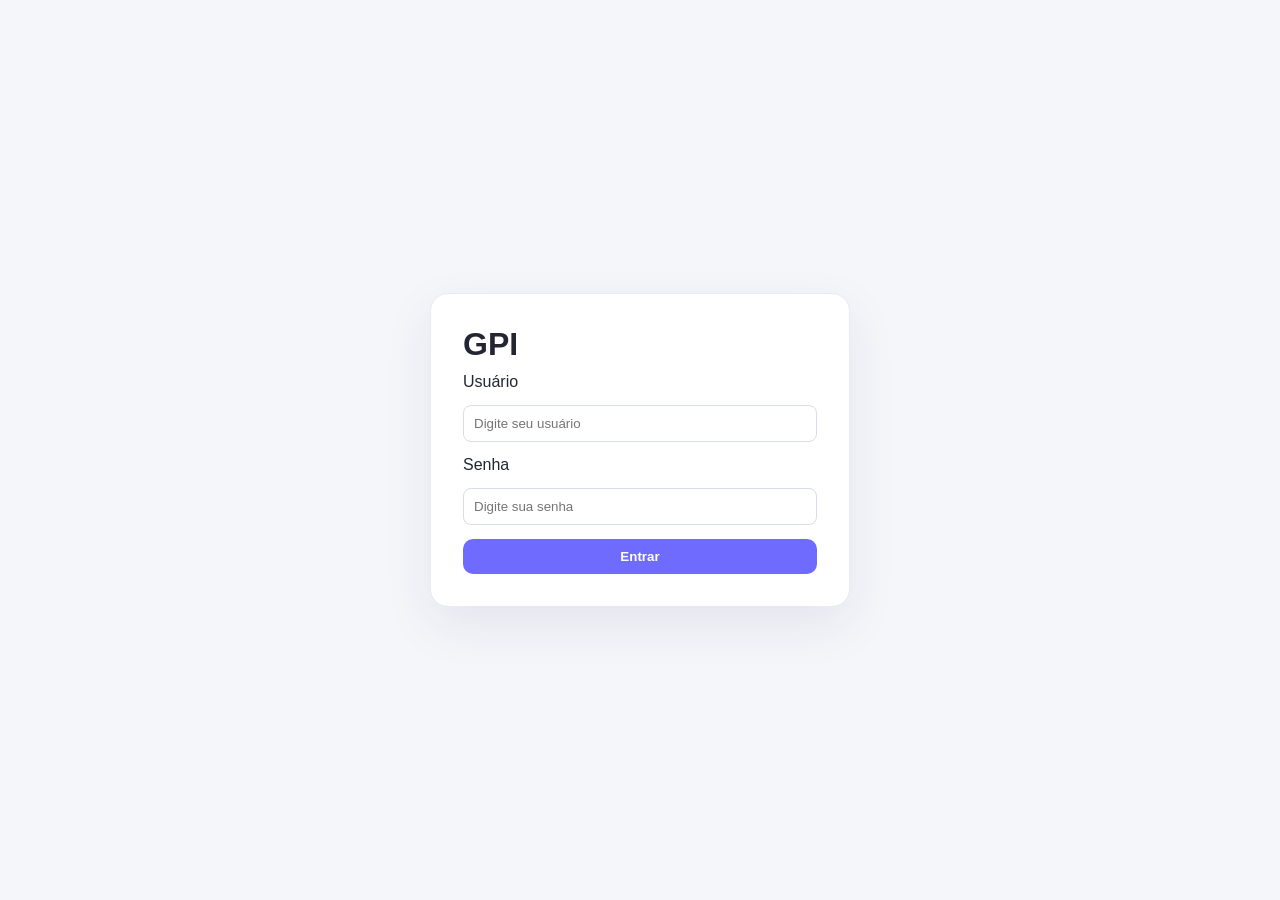
==== commit 4abfe41c: "atualização backend 1 classes" ====
--- a/index.html
+++ b/index.html
@@ -3,149 +3,23 @@
 <head>
   <meta charset="UTF-8" />
   <meta name="viewport" content="width=device-width, initial-scale=1.0" />
-  <title>GPI - Visão Geral</title>
+  <title>GPI - Login</title>
   <link rel="stylesheet" href="style.css" />
 </head>
 <body>
-  <div class="app">
-    <aside class="sidebar">
-      <div class="brand">GPI</div>
-      <nav class="menu">
-        <a class="menu-item active" href="index.html">Visao Geral</a>
-        <a class="menu-item" href="config-iot.html">Configuracoes IoT</a>
-        <a class="menu-item" href="relatorios.html">Relatorios</a>
-        <a class="menu-item" href="repositor.html">Repositor</a>
-        <a class="menu-item" href="cadastro-repositor.html">Cadastro Repositor</a>
-      </nav>
-      <div class="hub-card">
-        <strong>Hub Central</strong>
-        <p>Sistema IoT online. <span>4</span> sensores ativos.</p>
-      </div>
-    </aside>
+  <div class="login-page">
+    <div class="login-card">
+      <h1>GPI </h1>
+      <form class="login-form" action="index.html">
+        <label>Usuário</label>
+        <input type="text" placeholder="Digite seu usuário" required />
 
-    <main class="content">
-      <header class="header">
-        <h1>Painel de Monitoramento</h1>
-        <div class="header-actions">
-        </div>
-      </header>
+        <label>Senha</label>
+        <input type="password" placeholder="Digite sua senha" required />
 
-      <section>
-        <section class="kpis">
-          <article class="kpi-card">
-            <small>Total Monitorado</small>
-            <strong>4 secoes</strong>
-            <p>Cobertura ativa na loja</p>
-          </article>
-          <article class="kpi-card">
-            <small>Cheio</small>
-            <strong>2</strong>
-            <p>Secoes com estoque disponivel</p>
-          </article>
-          <article class="kpi-card danger">
-            <small>Vazio</small>
-            <strong>2</strong>
-            <p>Secoes que precisam de reposicao</p>
-          </article>
-        </section>
-
-        <section class="main-grid">
-          <div class="left-panel card">
-            <div class="section-title">
-              <h2>Status em Tempo Real (Visao Corredor)</h2>
-              <div class="legend">
-                <span class="dot cheio"></span>Cheio
-                <span class="dot vazio"></span>Vazio
-              </div>
-            </div>
-            <div class="shelf-grid">
-              <article class="shelf-item status-cheio">
-                <div class="shelf-top">
-                  <small class="shelf-corredor">Corredor A1</small>
-                </div>
-                <h3 class="shelf-nome">Bebidas - Refrigerantes</h3>
-                <div class="shelf-status">
-                  <span class="peso-atual">85%</span> cheio
-                </div>
-                <div class="shelf-bottom">
-                  <small class="shelf-updated">Atualizado há 5 min</small>
-                </div>
-              </article>
-              <article class="shelf-item status-vazio">
-                <div class="shelf-top">
-                  <small class="shelf-corredor">Corredor A1</small>
-                </div>
-                <h3 class="shelf-nome">Bebidas - Sucos</h3>
-                <div class="shelf-status">
-                  <span class="peso-atual">15%</span> cheio
-                </div>
-                <div class="shelf-bottom">
-                  <small class="shelf-updated">Atualizado há 10 min</small>
-                </div>
-              </article>
-              <article class="shelf-item status-cheio">
-                <div class="shelf-top">
-                  <small class="shelf-corredor">Corredor A2</small>
-                </div>
-                <h3 class="shelf-nome">Limpeza - Sabão em Pó</h3>
-                <div class="shelf-status">
-                  <span class="peso-atual">90%</span> cheio
-                </div>
-                <div class="shelf-bottom">
-                  <small class="shelf-updated">Atualizado há 2 min</small>
-                </div>
-              </article>
-              <article class="shelf-item status-vazio">
-                <div class="shelf-top">
-                  <small class="shelf-corredor">Corredor A2</small>
-                </div>
-                <h3 class="shelf-nome">Limpeza - Amaciante</h3>
-                <div class="shelf-status">
-                  <span class="peso-atual">10%</span> cheio
-                </div>
-                <div class="shelf-bottom">
-                  <small class="shelf-updated">Atualizado há 15 min</small>
-                </div>
-              </article>
-            </div>
-          </div>
-
-          <div class="right-panel">
-            <section class="card">
-              <h2>Histórico de Alertas</h2>
-              <div class="alerts">
-                <article class="alert-item">
-                  <strong class="alert-title">Bebidas - Sucos está vazio — 10 unidades</strong>
-                  <p class="alert-time">Há 10 minutos</p>
-                </article>
-                <article class="alert-item">
-                  <strong class="alert-title">Limpeza - Amaciante precisa reposição — 5 unidades</strong>
-                  <p class="alert-time">Há 15 minutos</p>
-                </article>
-                <article class="alert-item vazio">
-                  <strong class="alert-title">Bebidas - Sucos ficou vazio — 2 vezes hoje</strong>
-                  <p class="alert-time">Hoje, 07:30</p>
-                </article>
-                <article class="alert-item vazio">
-                  <strong class="alert-title">Limpeza - Amaciante ficou vazio — 1 vez hoje</strong>
-                  <p class="alert-time">Hoje, 06:45</p>
-                </article>
-                <article class="alert-item">
-                  <strong class="alert-title">Bebidas - Refrigerantes volta ao nível normal</strong>
-                  <p class="alert-time">Ontem, 18:20</p>
-                </article>
-                <article class="alert-item">
-                  <strong class="alert-title">Limpeza - Sabão em Pó mantém estoque</strong>
-                  <p class="alert-time">Ontem, 16:10</p>
-                </article>
-              </div>
-            </section>
-          </div>
-        </section>
-      </section>
-
-    </main>
+        <button type="submit">Entrar</button>
+      </form>
+    </div>
   </div>
-
 </body>
 </html>
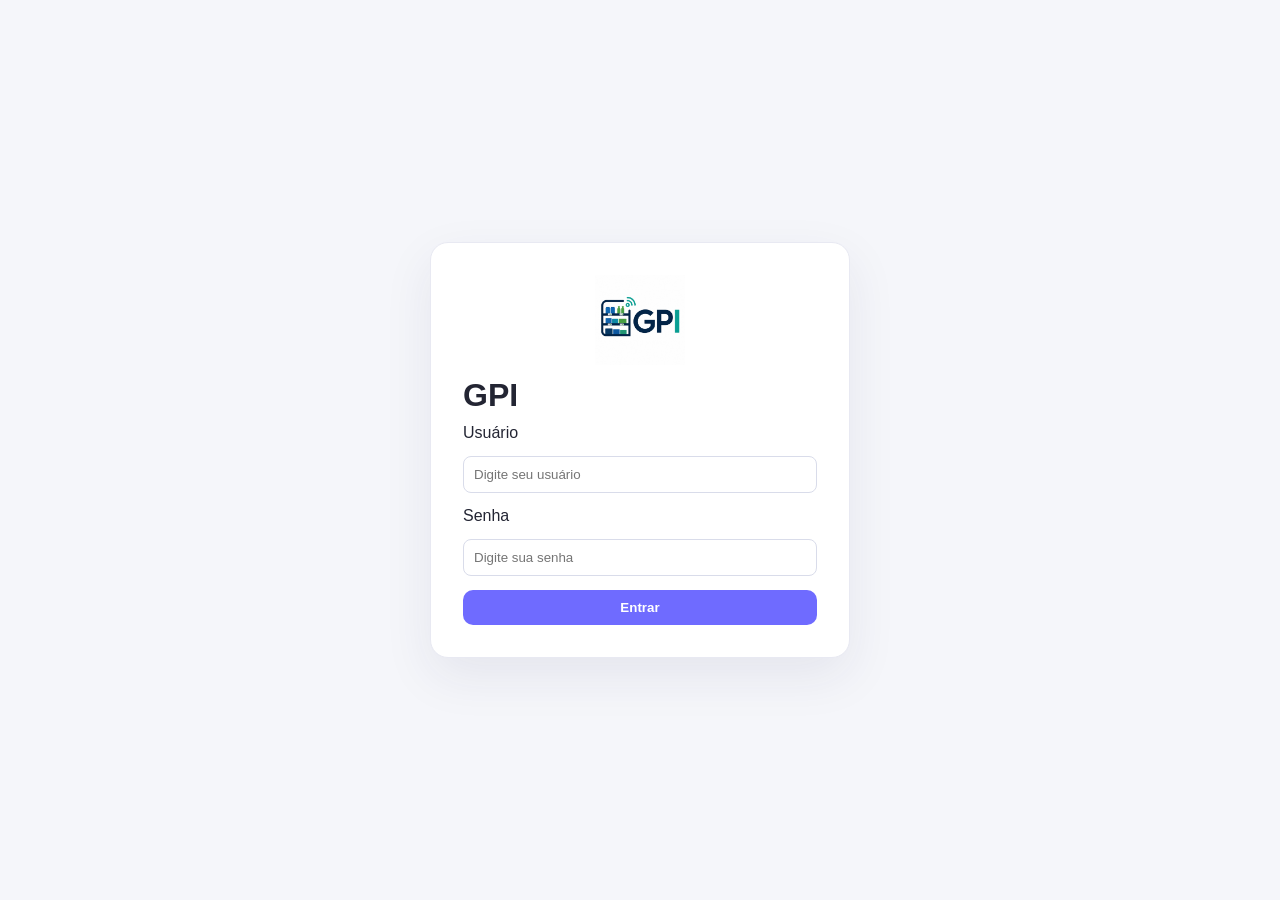
==== commit 77a2ac68: "adicionando logo no projeto" ====
--- a/index.html
+++ b/index.html
@@ -9,13 +9,17 @@
 <body>
   <div class="login-page">
     <div class="login-card">
-      <h1>GPI </h1>
-      <form class="login-form" action="index.html">
+      <div class="login-brand" aria-hidden="true">
+        <img class="login-logo-img" src="view/logo.jpeg" alt="Logo GPI" />
+      </div>
+      <h1>GPI</h1>
+      <form class="login-form" action="roteador.php?controller=Usuario&action=login" method="POST">
+
         <label>Usuário</label>
-        <input type="text" placeholder="Digite seu usuário" required />
+        <input type="text" name="login" placeholder="Digite seu usuário" required />
 
         <label>Senha</label>
-        <input type="password" placeholder="Digite sua senha" required />
+        <input type="password" name="senha" placeholder="Digite sua senha" required />
 
         <button type="submit">Entrar</button>
       </form>
--- a/style.css
+++ b/style.css
@@ -41,6 +41,14 @@
   font-weight: 700;
   padding: 6px 8px;
 }
+
+.brand-logo-img {
+  width: 100px;
+  height: 100px;
+  object-fit: contain;
+  display: block;
+}
+
 
 .menu {
   display: grid;
@@ -213,6 +221,39 @@
   gap: 12px;
 }
 
+@media (max-width: 991px) {
+  .app {
+    display: block;
+  }
+
+  .sidebar {
+    border-right: none;
+    border-bottom: 1px solid var(--line);
+  }
+
+  .content {
+    padding-top: 0;
+  }
+
+  .header {
+    flex-direction: column;
+    align-items: flex-start;
+  }
+
+  .header-actions {
+    width: 100%;
+  }
+
+  .header-actions .button-link {
+    width: 100%;
+    justify-content: center;
+  }
+
+  .kpis {
+    grid-template-columns: 1fr;
+  }
+}
+
 .kpi-card {
   background: #fff;
   border: 1px solid var(--line);
@@ -449,10 +490,24 @@
   box-shadow: 0 18px 50px rgba(34, 44, 86, 0.08);
 }
 
+.login-brand {
+  display: flex;
+  justify-content: center;
+  margin-bottom: 12px;
+}
+
+.login-logo-img {
+  width: 90px;
+  height: 90px;
+  object-fit: contain;
+  display: block;
+}
+
 .login-card h1 {
   margin: 0 0 10px;
   font-size: 2rem;
 }
+
 
 .login-card p {
   margin: 0 0 24px;
